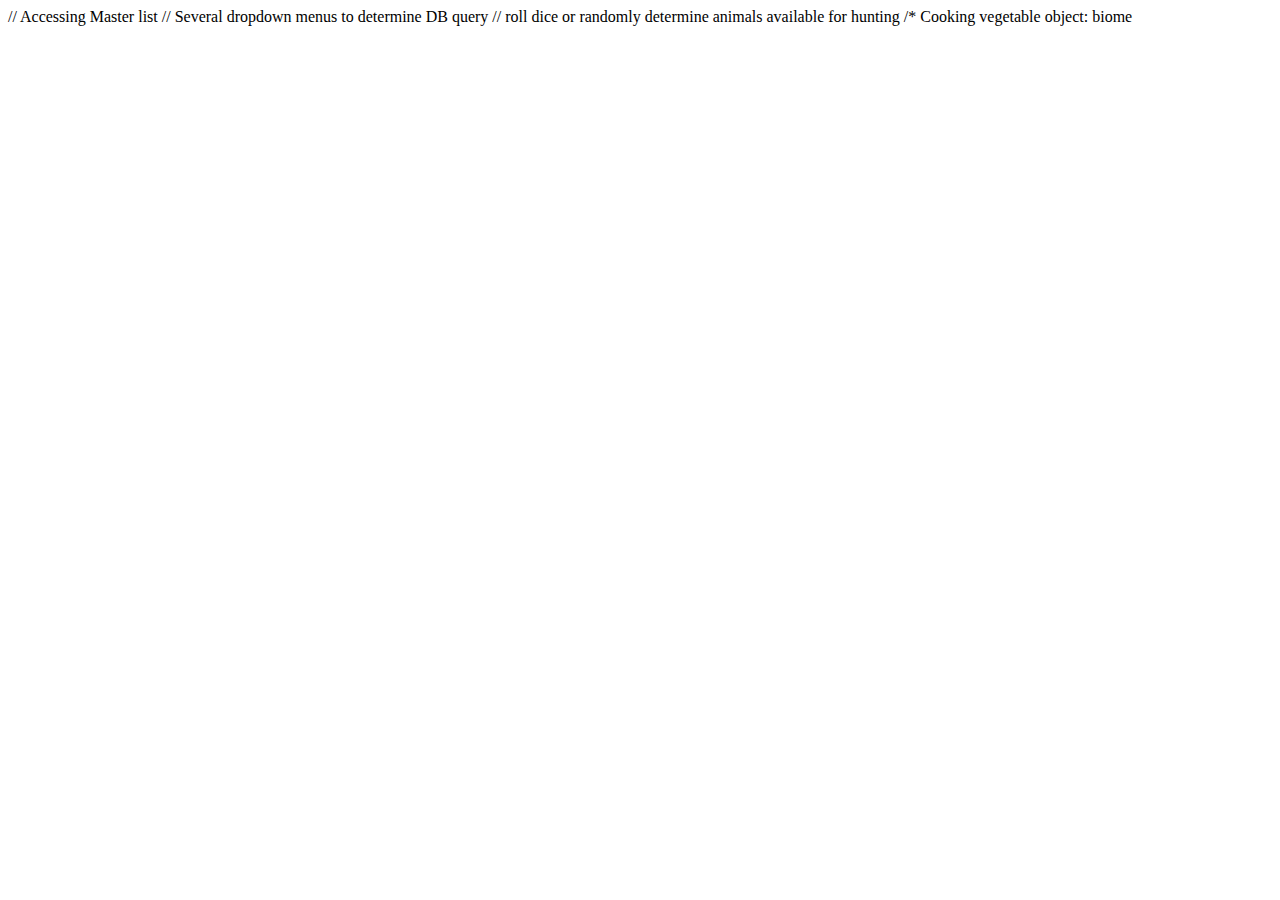
==== html/dmPage.html @ f23572c9 "factory function for food" ====
<!DOCTYPE html>
<html lang="en">

<head>
    <meta charset="UTF-8">
    <meta http-equiv="X-UA-Compatible" content="IE=edge">
    <meta name="viewport" content="width=device-width, initial-scale=1.0">
    <title>Document</title>
</head>

<body>
    // Accessing Master list // Several dropdown menus to determine DB query // roll dice or randomly determine animals available for hunting /* Cooking vegetable object: biome

</body>

</html>
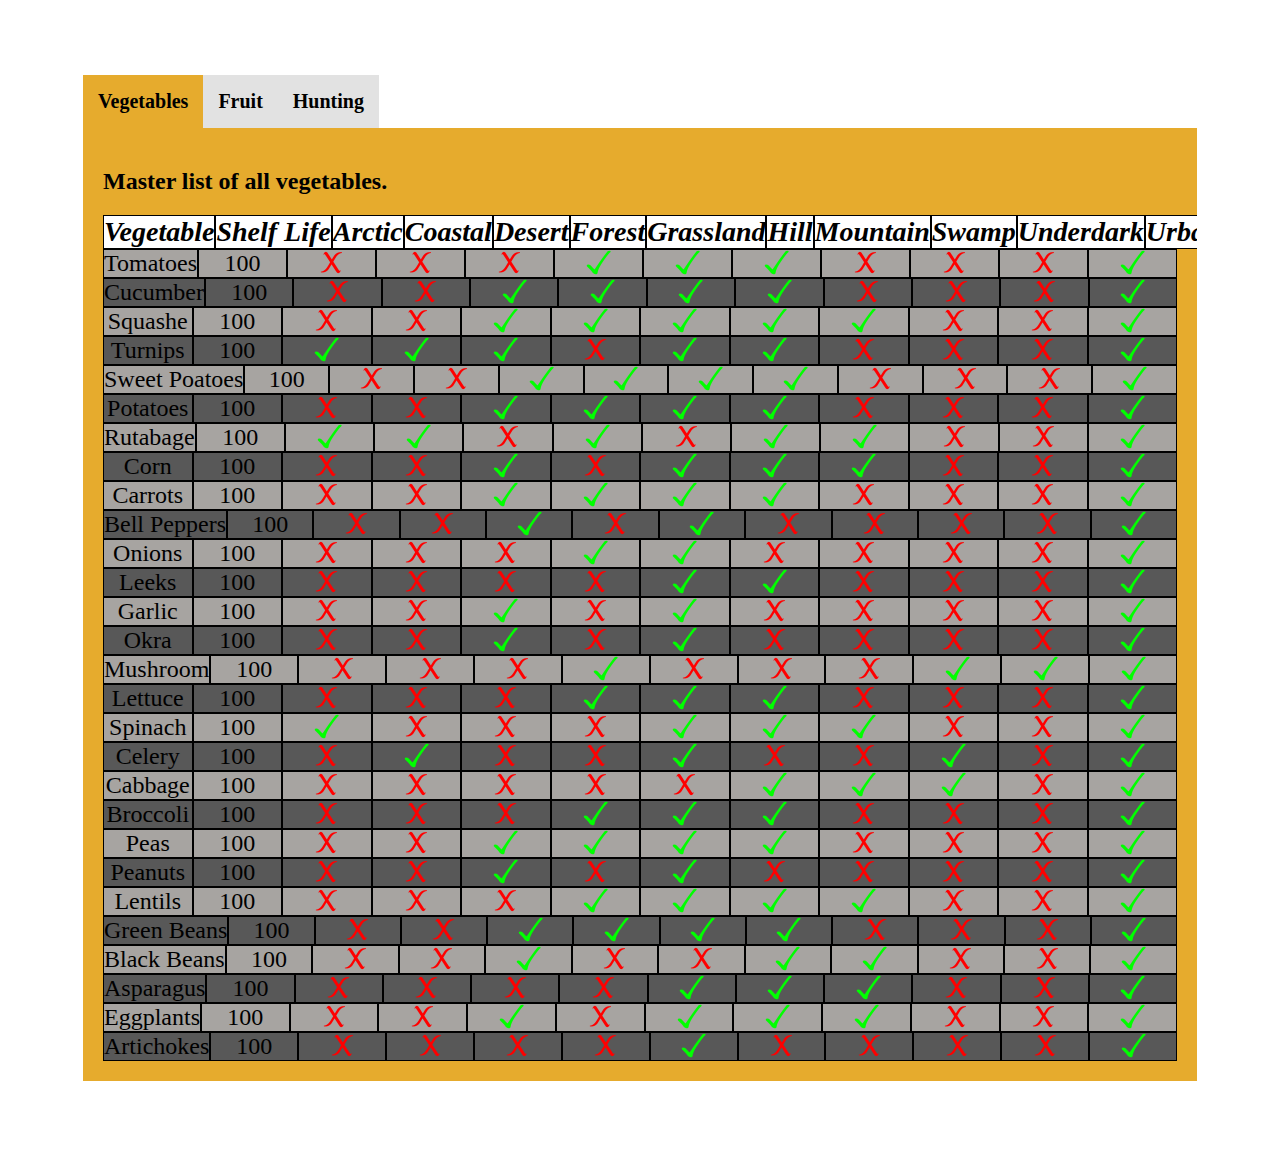
==== commit ed77741f: "Upload your garbage" ====
--- a/html/dmPage.html
+++ b/html/dmPage.html
@@ -6,10 +6,57 @@
     <meta http-equiv="X-UA-Compatible" content="IE=edge">
     <meta name="viewport" content="width=device-width, initial-scale=1.0">
     <title>Document</title>
+    <link rel="stylesheet" href="../styles.css">
+    <script src="../script/main1.js"></script>
+    
+    
+    
+    
+
 </head>
 
-<body>
-    // Accessing Master list // Several dropdown menus to determine DB query // roll dice or randomly determine animals available for hunting /* Cooking vegetable object: biome
+<body onload="foodTable()">
+    <!-- // Accessing Master list // Several dropdown menus to determine DB query // roll dice or randomly determine animals available for hunting /* Cooking vegetable object: biome -->
+<!-- Tab System-->
+    
+    <div class="tabs">
+
+      <!-- Vegetables-->
+        <input type="radio" id="tabveg" name="tabs" checked="checked">
+        <label for="tabveg">Vegetables</label>
+        <div class="tab">
+         
+          <h2>Master list of all vegetables.</h2>
+          <div class="foodheader"><p>Vegetable</p><p>Shelf Life</p><p>Arctic</p><p>Coastal</p><p>Desert</p><p>Forest</p><p>Grassland</p><p>Hill</p><p>Mountain</p>
+            <p>Swamp</p><p>Underdark</p><p>Urban</p></div>
+          <div id="foodDisplayVeg">
+          </div>
+        </div>
+
+    <!-- Fruit-->
+        <input type="radio" id="tabfruit" name="tabs">
+        <label for="tabfruit">Fruit</label>
+        <div class="tab">
+            <h2>Master list of all fruit.</h2>
+            <div class="foodheader"><p>Fruit</p><p>Shelf Life</p><p>Arctic</p><p>Coastal</p><p>Desert</p><p>Forest</p><p>Grassland</p><p>Hill</p><p>Mountain</p>
+              <p>Swamp</p><p>Underdark</p><p>Urban</p></div>
+            <div id="foodDisplayFruit">
+            </div>
+          </div>
+
+    <!-- Hunting-->
+        <input type="radio" id="tabhunt" name="tabs">
+        <label for="tabhunt">Hunting</label>
+        <div class="tab">
+            <h2>Master list of all hunting.</h2>
+            <div class="foodheader"><p>Hunting</p><p>Shelf Life</p><p>Arctic</p><p>Coastal</p><p>Desert</p><p>Forest</p><p>Grassland</p><p>Hill</p><p>Mountain</p>
+              <p>Swamp</p><p>Underdark</p><p>Urban</p></div>
+            <div id="foodDisplayHunting">
+            </div>
+          </div>
+    
+      </div>
+
 
 </body>
 
--- a/styles.css
+++ b/styles.css
@@ -0,0 +1,120 @@
+<style>
+body {
+    background: #ccc;
+    font-family: 'Roboto', sans-serif;
+}
+
+h2 {
+    font-size: 24px;
+  }
+
+
+/* Setting Tabs */
+.tabs {
+    display: flex;
+    flex-wrap: wrap;
+    max-width: 95%;
+    margin: 50px ;
+    padding: 25px;
+}
+.tabs input[type="radio"] {
+    display: none;
+}
+
+/* Inactive Tabs */
+.tabs label {
+    padding: 15px;
+    background: #e2e2e2;
+    font-weight: bold;
+    font-size: 20px;
+}
+
+/* Active Tab */
+.tabs .tab {
+    width: 100%;
+    padding: 20px;
+    background: rgb(230, 171, 45);
+    order: 1;
+    display: none;
+    white-space: nowrap;
+    overflow-x: scroll;
+   
+}
+
+.tabs input[type='radio']:checked + label + .tab {
+    display: block;
+}
+
+.tabs input[type="radio"]:checked + label {
+    background: rgb(230, 171, 45);
+}
+
+/* Food Table Header */
+.foodheader {
+    display: flex;
+    flex-direction: row;
+    width: 100%;
+    justify-content: left;
+}
+
+.foodheader p {
+    border: 1px solid black;
+    width: 160px;
+    font-size: 28px;
+    font-style:italic;
+    font-weight: bold;
+    display: flex;
+    justify-content: center;
+    margin-top: 0px;
+    margin-bottom: 0px;
+    background-color: #ffffff;
+}
+
+/* Table settings */
+.odd {
+    display: flex;
+    flex-direction: row;
+    justify-content: left;
+    width: 100%;
+    
+    
+}
+
+.odd p {
+    border: 1px solid black;
+    width: 160px;
+    font-size: 24px;
+    display: flex;
+    justify-content: center;
+    margin-top: 0px;
+    margin-bottom: 0px;
+    background-color: #a7a4a1;
+    
+}
+
+.even {
+    display: flex;
+    flex-direction: row;
+    justify-content: left;
+    width: 100%;
+}
+
+.even p {
+    border: 1px solid black;
+    width: 160px;
+    font-size: 24px;
+    display: flex;
+    justify-content: center;
+    margin-top: 0px;
+    margin-bottom: 0px;
+    background-color: #585858;
+}
+
+.green{
+    color:green;
+}
+.red{
+    color: red;
+}
+
+</style>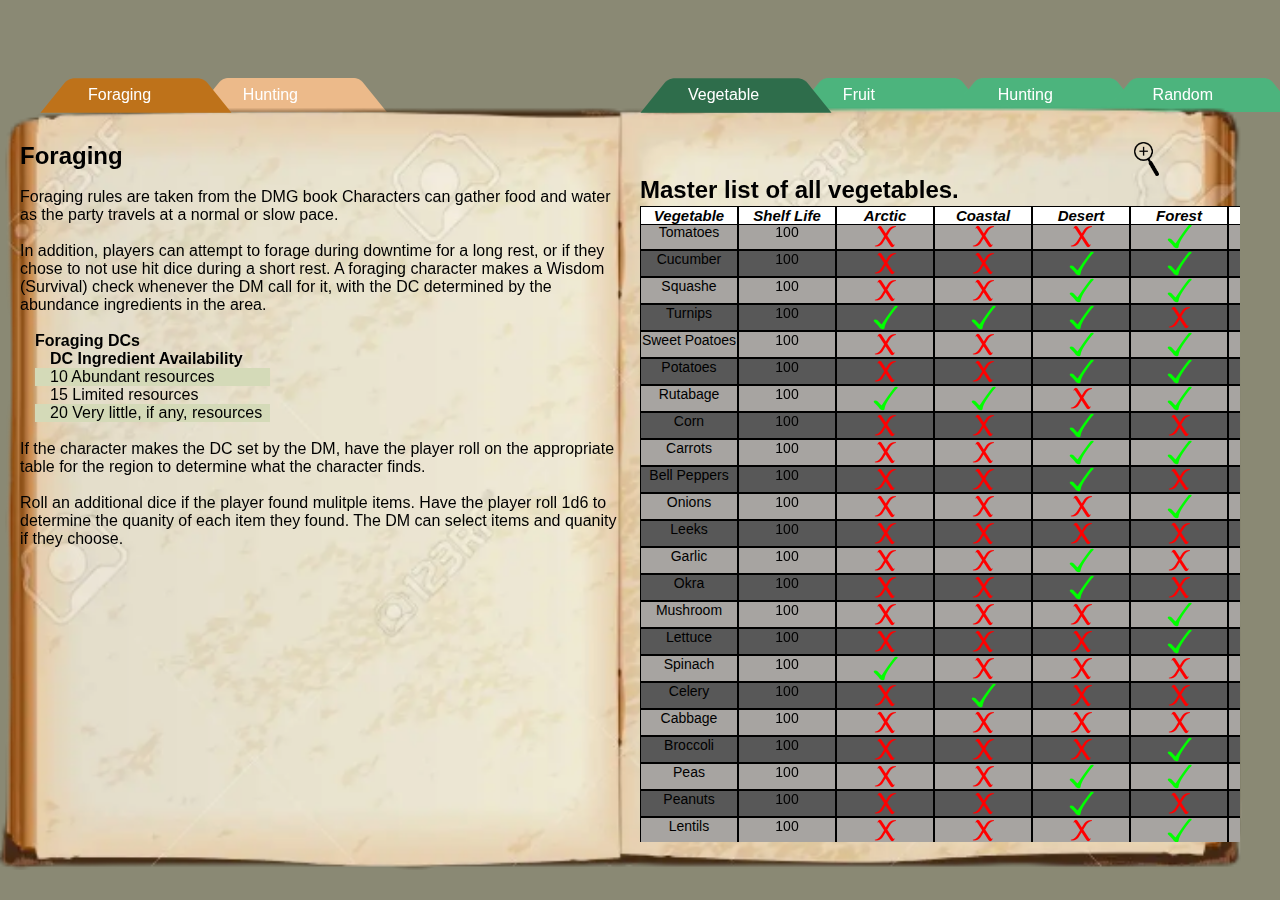
==== commit c94c0ed0: "files renamed a bit" ====
--- a/html/dmPage.html
+++ b/html/dmPage.html
@@ -6,58 +6,227 @@
     <meta http-equiv="X-UA-Compatible" content="IE=edge">
     <meta name="viewport" content="width=device-width, initial-scale=1.0">
     <title>Document</title>
-    <link rel="stylesheet" href="../styles.css">
-    <script src="../script/main1.js"></script>
-    
-    
-    
-    
+    <link rel="stylesheet" href="../styles1.css">
+    <script src="../script/main.js" type="module"></script>
+    <script src="https://ajax.googleapis.com/ajax/libs/jquery/3.1.0/jquery.min.js"></script>
+    <!-- <script src="../script/numberGenerator.js"></script> -->
+    <script src="../script/nav.js"></script>
+
+
+
+
 
 </head>
 
-<body onload="foodTable()">
+<body>
     <!-- // Accessing Master list // Several dropdown menus to determine DB query // roll dice or randomly determine animals available for hunting /* Cooking vegetable object: biome -->
-<!-- Tab System-->
-    
+    <!-- Tab System-->
+    <div class="bookcontent"></div>
+
     <div class="tabs">
-
-      <!-- Vegetables-->
-        <input type="radio" id="tabveg" name="tabs" checked="checked">
-        <label for="tabveg">Vegetables</label>
-        <div class="tab">
-         
-          <h2>Master list of all vegetables.</h2>
-          <div class="foodheader"><p>Vegetable</p><p>Shelf Life</p><p>Arctic</p><p>Coastal</p><p>Desert</p><p>Forest</p><p>Grassland</p><p>Hill</p><p>Mountain</p>
-            <p>Swamp</p><p>Underdark</p><p>Urban</p></div>
-          <div id="foodDisplayVeg">
-          </div>
-        </div>
-
-    <!-- Fruit-->
-        <input type="radio" id="tabfruit" name="tabs">
-        <label for="tabfruit">Fruit</label>
-        <div class="tab">
-            <h2>Master list of all fruit.</h2>
-            <div class="foodheader"><p>Fruit</p><p>Shelf Life</p><p>Arctic</p><p>Coastal</p><p>Desert</p><p>Forest</p><p>Grassland</p><p>Hill</p><p>Mountain</p>
-              <p>Swamp</p><p>Underdark</p><p>Urban</p></div>
-            <div id="foodDisplayFruit">
-            </div>
-          </div>
-
-    <!-- Hunting-->
-        <input type="radio" id="tabhunt" name="tabs">
-        <label for="tabhunt">Hunting</label>
-        <div class="tab">
-            <h2>Master list of all hunting.</h2>
-            <div class="foodheader"><p>Hunting</p><p>Shelf Life</p><p>Arctic</p><p>Coastal</p><p>Desert</p><p>Forest</p><p>Grassland</p><p>Hill</p><p>Mountain</p>
-              <p>Swamp</p><p>Underdark</p><p>Urban</p></div>
-            <div id="foodDisplayHunting">
-            </div>
-          </div>
-    
-      </div>
-
-
+        <div class="lefttabs">
+            <nav1>
+                <a href="#foragerules">Foraging</a>
+                <a href="#huntrules">Hunting</a>
+            </nav1>
+        </div>
+        <div class="righttabs">
+            <nav>
+                <a href="#vegtab">Vegetable</a>
+                <a href="#fruittab">Fruit</a>
+                <a href="#hunttab">Hunting</a>
+                <a href="#randomtab">Random</a>
+            </nav>
+        </div>
+
+        <!-- Book Left Side-->
+    </div>
+    <div class="booksides">
+        <div class="bookleft">
+            <div class="contentleft" id="foragerules">
+                <h2>Foraging</h2>
+                <br>
+                <p>Foraging rules are taken from the DMG book Characters can gather food and water as the party travels at a normal or slow pace.
+                    <br>
+                    <br /> In addition, players can attempt to forage during downtime for a long rest, or if they chose to not use hit dice during a short rest. A foraging character makes a Wisdom (Survival) check whenever the DM call for it, with the
+                    DC determined by the abundance ingredients in the area.</p>
+                <br>
+                <div class="dcetable">
+                    <p class="dcetableheader">Foraging DCs</p>
+                    <p class="dcetabletitle">DC Ingredient Availability</p>
+                    </p>
+                    <p class="dcetableg"> 10 Abundant resources</p>
+                    <p class="dcetablen"> 15 Limited resources </p>
+                    <p class="dcetableg">20 Very little, if any, resources</p>
+                </div>
+                <br>
+                <p>If the character makes the DC set by the DM, have the player roll on the appropriate table for the region to determine what the character finds.
+                    <br><br /> Roll an additional dice if the player found mulitple items. Have the player roll 1d6 to determine the quanity of each item they found. The DM can select items and quanity if they choose.</p>
+                </p>
+
+            </div>
+
+            <div class="contentleft" id="huntrules">
+                <h2>Hunting</h2>
+                <br>
+                <p>Characters can spend some time while they are traveling at a normal or slow pace to hunt. In addition players can attempt to hunt during downtime for a long rest. A hunting character needs to make 3 successful Wisdom (Survival) check whenever
+                    the DM call for it in order to track the prey. The DC is determined by the terrain and abundance of wild animals in the area.</p>
+                <br>
+                <div class="dcetable">
+                    <p class="dcetableheader">Hunting DCs</p>
+                    <p class="dcetabletitle">DC Ingredient Availability</p>
+                    </p>
+                    <p class="dcetableg"> 10 Abundant resources</p>
+                    <p class="dcetablen"> 15 Limited resources </p>
+                    <p class="dcetableg">20 Very little, if any, resources</p>
+                </div>
+                <br>
+                <p>If the character makes the DC set by the DM, have the player roll on the appropriate table for the region to determine what animal they are tracking. When the animal the character has been tracking comes into sight, allow the players to
+                    get a suprise round, if they were tracking it stealthly. If it's a traditional game animal they should kill it in 1 shot, other animals, like bears may result in a fight. Use stats from the monster manual for the closest type animal
+
+                    <br>
+                    <br />If the DM feels the players were not being stealthly enough. The animal should hear them coming and react naturaly.
+                </p>
+
+            </div>
+        </div>
+
+        <!-- Book Right Side-->
+
+        <!-- Vegetables-->
+        <div class="bookright" id="bookright">
+
+            <div class="zoom">
+                <img src="../images/zoomin.png" width="25px" id="zoomin" class="swapzoom">
+                <img src="../images/zoomout.png" width="25px" id="zoomout" style="visibility:hidden">
+            </div>
+            <div class="content" id="vegtab">
+
+
+                <h2>Master list of all vegetables.</h2>
+                <div class="foodheader">
+                    <p id="12" class="title">Vegetable</p>
+                    <p id="11">Shelf Life</p>
+                    <p id="0">Arctic</p>
+                    <p id="1">Coastal</p>
+                    <p id="2">Desert</p>
+                    <p id="3">Forest</p>
+                    <p id="4">Grassland</p>
+                    <p id="5">Hill</p>
+                    <p id="6">Mountain</p>
+                    <p id="7">Swamp</p>
+                    <p id="8">Underdark</p>
+                    <p id="9">Urban</p>
+                </div>
+                <div id="foodDisplayVeg">
+                </div>
+            </div>
+
+            <!-- Fruit-->
+            <div class="content" id="fruittab">
+                <h2>Master list of all fruit.</h2>
+                <div class="foodheader">
+                    <p id="112" class="title">Fruit</p>
+                    <p id="110">Shelf Life</p>
+                    <p id="100">Arctic</p>
+                    <p id="101">Coastal</p>
+                    <p id="102">Desert</p>
+                    <p id="103">Forest</p>
+                    <p id="104">Grassland</p>
+                    <p id="105">Hill</p>
+                    <p id="106">Mountain</p>
+                    <p id="107">Swamp</p>
+                    <p id="108">Underdark</p>
+                    <p id="109">Urban</p>
+                </div>
+                <div id="foodDisplayFruit">
+                </div>
+            </div>
+
+            <!-- Hunting-->
+            <div class="content" id="hunttab">
+                <h2>Master list of all hunting.</h2>
+                <div class="foodheader">
+                    <p id="212" class="title">Hunting</p>
+                    <p id="211">Shelf Life</p>
+                    <p id="200">Arctic</p>
+                    <p id="201">Coastal</p>
+                    <p id="202">Desert</p>
+                    <p id="203">Forest</p>
+                    <p id="204">Grassland</p>
+                    <p id="205">Hill</p>
+                    <p id="206">Mountain</p>
+                    <p id="207">Swamp</p>
+                    <p id="208">Underdark</p>
+                    <p id="209">Urban</p>
+                </div>
+                <div id="foodDisplayHunting">
+                </div>
+            </div>
+
+            <!-- Random -->
+            <div class="content" id="randomtab">
+                <h2>Generate a random table.</h2>
+                <form id="ranForm">
+                    <select name="biome" id="selectBiome">
+                        <option value="all">All</option>
+                        <option value="0">Arctic</option>
+                        <option value="1">Coastal</option>
+                        <option value="2">Desert</option>
+                        <option value="3">Forest</option>
+                        <option value="4">Grassland</option>
+                        <option value="5">Hill</option>
+                        <option value="6">Mountain</option>
+                        <option value="7">Swamp</option>
+                        <option value="8">Underdark</option>
+                        <option value="9">Urban</option>
+                    </select>
+
+                    <select name="type" id="selectType">
+                        <option value="all">All</option>
+                        <option value="Fruit">Fruit</option>
+                        <option value="Hunting">Hunting</option>
+                        <option value="Vegetable">Vegetables</option>
+
+                    </select>
+                    <select name="dice" id="selectDice">
+                        <option value="4">D4</option>
+                        <option value="6">D6</option>
+                        <option value="8" selected>D8</option>
+                        <option value="10">D10</option>
+                        <option value="12">D12</option>
+                        <option value="20">D20</option>
+                        <option value="100">D100</option>
+
+                    </select>
+
+                    <input type="checkbox" id="selectSort">Sortable
+                    <input type="button" id="submit" value="Generate Table">
+
+                </form>
+                <div class="foodheader">
+                    <p>Rolled</p>
+                    <p id="312" class="title">Name</p>
+                    <p id="313">Type</p>
+                    <p id="310">Shelf Life</p>
+                    <p id="300">Arctic</p>
+                    <p id="301">Coastal</p>
+                    <p id="302">Desert</p>
+                    <p id="303">Forest</p>
+                    <p id="304">Grassland</p>
+                    <p id="305">Hill</p>
+                    <p id="306">Mountain</p>
+                    <p id="307">Swamp</p>
+                    <p id="308">Underdark</p>
+                    <p id="309">Urban</p>
+                </div>
+                <div id="foodDisplayRandom">
+                </div>
+            </div>
+
+        </div>
+    </div>
+    </div>
 </body>
 
 </html>--- a/styles1.css
+++ b/styles1.css
@@ -0,0 +1,305 @@
+    body {
+        background: rgb(138, 137, 116);
+        font-family: 'Roboto', sans-serif;
+        padding-top: 75px;
+    }
+    
+    h2 {
+        font-size: 24px;
+    }
+    /* Book */
+    
+    .bookcontent {
+        min-width: 1200px;
+        width: 100%;
+        height: 100%;
+        background-image: url("images/book1.png");
+        background-repeat: no-repeat;
+        background-position: 0px 0px;
+        background-size: 97% 100%;
+        height: 85vh;
+        z-index: 1;
+        position: absolute;
+        top: 105px;
+    }
+    
+    .booksides {
+        min-width: 1200px;
+        width: 100%;
+        display: flex;
+    }
+    
+    .bookleft {
+        min-width: 600px;
+        width: 50%;
+        position: relative;
+        z-index: 2;
+        display: flex;
+        justify-content: center
+    }
+    
+    .bookright {
+        min-width: 600px;
+        width: 50%;
+        position: relative;
+        z-index: 2;
+    }
+    /* Setting Tabs */
+    
+    * {
+        margin: 0;
+        padding: 0;
+        box-sizing: border-box;
+    }
+    
+    .tabs {
+        min-width: 1200px;
+        width: 100%;
+        display: flex;
+    }
+    
+    .righttabs {
+        flex-basis: 50%;
+        margin-bottom: 30px;
+    }
+    
+    .lefttabs {
+        flex-basis: 50%;
+        margin-bottom: 30px;
+        display: flex;
+        justify-content: right;
+    }
+    /*RIGHT SIDE */
+    
+    nav,
+    .content {
+        min-width: 600px;
+    }
+    /* Setting Content in Tabs */
+    
+    .content {
+        min-height: 74vh;
+        max-height: 74vh;
+        width: 86%;
+        display: block;
+        margin-bottom: 1em;
+        color: rgb(0, 0, 0);
+        font-size: 16px;
+        overflow: auto;
+    }
+    /* Styling the RIGHT tabs */
+    
+    nav {
+        position: relative;
+        padding-left: 1.3em;
+    }
+    
+    nav>a {
+        position: relative;
+        width: 10em;
+        display: inline-block;
+        padding: 0.7em 2em 0.5em;
+        color: #fff;
+        text-decoration: none;
+        margin: 0 -0.3em;
+    }
+    
+    nav>a::before {
+        border: 0.2em none #fff;
+    }
+    
+    nav a::before {
+        content: "";
+        position: absolute;
+        top: 0;
+        right: 0;
+        bottom: 0;
+        left: 0;
+        z-index: -1;
+        border-bottom: none;
+        border-radius: 0.4em 0.4em 0 0;
+        background: #4cb47d;
+        transform: scale(1.2, 1.3) perspective(0.5em) rotateX(5deg);
+        transform-origin: bottom;
+    }
+    
+    nav a.active {
+        z-index: 2;
+    }
+    
+    nav a.active::before {
+        background-color: #2e6d4b;
+        margin-bottom: -0.08em;
+    }
+    /*LEFT SIDE 
+
+
+    /* Styling the LEFT tabs */
+    
+    nav1,
+    .contentleft {
+        min-width: 600px;
+    }
+    
+    .contentleft {
+        min-height: 75vh;
+        max-height: 75vh;
+        width: 50%;
+        display: block;
+        margin-bottom: 1em;
+        color: rgb(0, 0, 0);
+        font-size: 16px;
+    }
+    
+    nav1 {
+        position: relative;
+        padding-left: 1.3em;
+    }
+    
+    nav1>a {
+        position: relative;
+        width: 10em;
+        display: inline-block;
+        padding: 0.7em 2em 0.5em;
+        color: #fff;
+        text-decoration: none;
+        margin: 0 -0.3em;
+    }
+    
+    nav1>a::before {
+        border: 0.2em none #fff;
+    }
+    
+    nav1 a::before {
+        content: "";
+        position: absolute;
+        top: 0;
+        right: 0;
+        bottom: 0;
+        left: 0;
+        z-index: -1;
+        border-bottom: none;
+        border-radius: 0.4em 0.4em 0 0;
+        background: #ecba8a;
+        transform: scale(1.2, 1.3) perspective(0.5em) rotateX(5deg);
+        transform-origin: bottom;
+    }
+    
+    nav1 a.active {
+        z-index: 2;
+    }
+    
+    nav1 a.active::before {
+        background-color: #be721a;
+        margin-bottom: -0.08em;
+    }
+    /* Food Table Header */
+    
+    .foodheader {
+        display: flex;
+        flex-direction: row;
+        width: 100%;
+        justify-content: left;
+        position: sticky;
+        top: 30px;
+        z-index: 3;
+    }
+    
+    .foodheader p {
+        border: 1px solid black;
+        min-width: 98px;
+        font-size: 15px;
+        font-style: italic;
+        font-weight: bold;
+        display: flex;
+        justify-content: center;
+        margin-top: 0px;
+        margin-bottom: 0px;
+        color: black;
+        background-color: #ffffff;
+    }
+    
+    p.title {
+        position: sticky;
+        left: 0px;
+    }
+    /* Table settings */
+    
+    .odd {
+        display: flex;
+        flex-direction: row;
+        justify-content: left;
+        width: 100%;
+    }
+    
+    .odd p {
+        border: 1px solid black;
+        min-width: 98px;
+        font-size: 14px;
+        display: flex;
+        justify-content: center;
+        margin-top: 0px;
+        margin-bottom: 0px;
+        background-color: #a7a4a1;
+    }
+    
+    .even {
+        display: flex;
+        flex-direction: row;
+        justify-content: left;
+        width: 100%;
+    }
+    
+    .even p {
+        border: 1px solid black;
+        min-width: 98px;
+        font-size: 14px;
+        display: flex;
+        justify-content: center;
+        margin-top: 0px;
+        margin-bottom: 0px;
+        background-color: #585858;
+    }
+    /* Zoom */
+    
+    .zoom {
+        width: 85%;
+        display: flex;
+        justify-content: right;
+    }
+    
+    .zoomin {
+        background-image: url("images/book1.png");
+        background-repeat: no-repeat;
+        background-position: 0px -30px;
+        background-size: 97% 100%;
+        height: 85vh;
+        padding-left: 80px;
+        width: 100%;
+        min-width: 1200px;
+        position: absolute;
+    }
+    /* DC EXAMPLES TABLES */
+    
+    .dcetable {
+        width: 250px;
+        padding-left: 15px;
+    }
+    
+    .dcetableheader {
+        font-weight: bold;
+    }
+    
+    .dcetabletitle {
+        padding-left: 15px;
+        font-weight: bold;
+    }
+    
+    .dcetableg {
+        padding-left: 15px;
+        background: rgb(212, 218, 184);
+    }
+    
+    .dcetablen {
+        padding-left: 15px;
+    }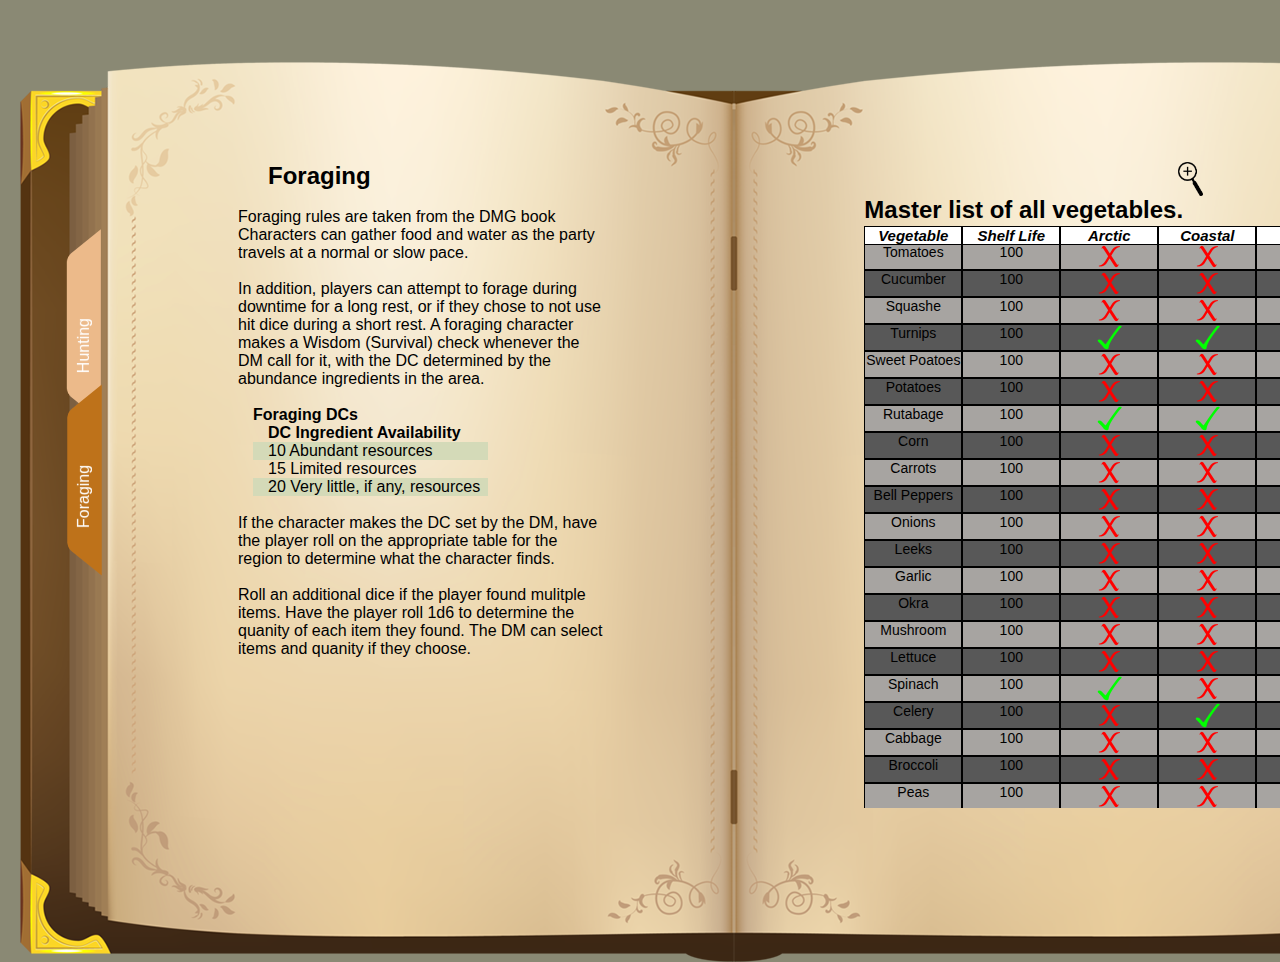
==== commit 30d23dfd: "new books" ====
--- a/html/dmPage.html
+++ b/html/dmPage.html
@@ -6,7 +6,7 @@
     <meta http-equiv="X-UA-Compatible" content="IE=edge">
     <meta name="viewport" content="width=device-width, initial-scale=1.0">
     <title>Document</title>
-    <link rel="stylesheet" href="../styles1.css">
+    <link rel="stylesheet" href="../styles.css">
     <script src="../script/main.js" type="module"></script>
     <script src="https://ajax.googleapis.com/ajax/libs/jquery/3.1.0/jquery.min.js"></script>
     <!-- <script src="../script/numberGenerator.js"></script> -->
@@ -21,154 +21,160 @@
 <body>
     <!-- // Accessing Master list // Several dropdown menus to determine DB query // roll dice or randomly determine animals available for hunting /* Cooking vegetable object: biome -->
     <!-- Tab System-->
-    <div class="bookcontent"></div>
-
-    <div class="tabs">
+    <div class="bookcontent">
         <div class="lefttabs">
             <nav1>
                 <a href="#foragerules">Foraging</a>
                 <a href="#huntrules">Hunting</a>
             </nav1>
         </div>
-        <div class="righttabs">
-            <nav>
-                <a href="#vegtab">Vegetable</a>
-                <a href="#fruittab">Fruit</a>
-                <a href="#hunttab">Hunting</a>
-                <a href="#randomtab">Random</a>
-            </nav>
-        </div>
-
-        <!-- Book Left Side-->
-    </div>
-    <div class="booksides">
-        <div class="bookleft">
-            <div class="contentleft" id="foragerules">
-                <h2>Foraging</h2>
-                <br>
-                <p>Foraging rules are taken from the DMG book Characters can gather food and water as the party travels at a normal or slow pace.
-                    <br>
-                    <br /> In addition, players can attempt to forage during downtime for a long rest, or if they chose to not use hit dice during a short rest. A foraging character makes a Wisdom (Survival) check whenever the DM call for it, with the
-                    DC determined by the abundance ingredients in the area.</p>
-                <br>
-                <div class="dcetable">
-                    <p class="dcetableheader">Foraging DCs</p>
-                    <p class="dcetabletitle">DC Ingredient Availability</p>
-                    </p>
-                    <p class="dcetableg"> 10 Abundant resources</p>
-                    <p class="dcetablen"> 15 Limited resources </p>
-                    <p class="dcetableg">20 Very little, if any, resources</p>
-                </div>
-                <br>
-                <p>If the character makes the DC set by the DM, have the player roll on the appropriate table for the region to determine what the character finds.
-                    <br><br /> Roll an additional dice if the player found mulitple items. Have the player roll 1d6 to determine the quanity of each item they found. The DM can select items and quanity if they choose.</p>
-                </p>
-
-            </div>
-
-            <div class="contentleft" id="huntrules">
-                <h2>Hunting</h2>
-                <br>
-                <p>Characters can spend some time while they are traveling at a normal or slow pace to hunt. In addition players can attempt to hunt during downtime for a long rest. A hunting character needs to make 3 successful Wisdom (Survival) check whenever
-                    the DM call for it in order to track the prey. The DC is determined by the terrain and abundance of wild animals in the area.</p>
-                <br>
-                <div class="dcetable">
-                    <p class="dcetableheader">Hunting DCs</p>
-                    <p class="dcetabletitle">DC Ingredient Availability</p>
-                    </p>
-                    <p class="dcetableg"> 10 Abundant resources</p>
-                    <p class="dcetablen"> 15 Limited resources </p>
-                    <p class="dcetableg">20 Very little, if any, resources</p>
-                </div>
-                <br>
-                <p>If the character makes the DC set by the DM, have the player roll on the appropriate table for the region to determine what animal they are tracking. When the animal the character has been tracking comes into sight, allow the players to
-                    get a suprise round, if they were tracking it stealthly. If it's a traditional game animal they should kill it in 1 shot, other animals, like bears may result in a fight. Use stats from the monster manual for the closest type animal
-
-                    <br>
-                    <br />If the DM feels the players were not being stealthly enough. The animal should hear them coming and react naturaly.
-                </p>
-
+        <div class="tabs">
+            <div class="righttabs">
+                <nav>
+                    <a href="#vegtab">Vegetable</a>
+                    <a href="#fruittab">Fruit</a>
+                    <a href="#hunttab">Hunting</a>
+                    <a href="#randomtab">Random</a>
+                </nav>
             </div>
         </div>
 
-        <!-- Book Right Side-->
-
-        <!-- Vegetables-->
-        <div class="bookright" id="bookright">
-
-            <div class="zoom">
-                <img src="../images/zoomin.png" width="25px" id="zoomin" class="swapzoom">
-                <img src="../images/zoomout.png" width="25px" id="zoomout" style="visibility:hidden">
-            </div>
-            <div class="content" id="vegtab">
-
-
-                <h2>Master list of all vegetables.</h2>
-                <div class="foodheader">
-                    <p id="12" class="title">Vegetable</p>
-                    <p id="11">Shelf Life</p>
-                    <p id="0">Arctic</p>
-                    <p id="1">Coastal</p>
-                    <p id="2">Desert</p>
-                    <p id="3">Forest</p>
-                    <p id="4">Grassland</p>
-                    <p id="5">Hill</p>
-                    <p id="6">Mountain</p>
-                    <p id="7">Swamp</p>
-                    <p id="8">Underdark</p>
-                    <p id="9">Urban</p>
+        <!-- Book Left Side-->
+
+        <div class="booksides">
+            <img src="../images/newbook/bookleftside.png">
+            <div class="bookleft" id="bookleft">
+
+                <div class="contentleft" id="foragerules">
+
+                    <h2 class="leftHeader">Foraging</h2>
+                    <br>
+                    <p>Foraging rules are taken from the DMG book Characters can gather food and water as the party travels at a normal or slow pace.
+                        <br>
+                        <br /> In addition, players can attempt to forage during downtime for a long rest, or if they chose to not use hit dice during a short rest. A foraging character makes a Wisdom (Survival) check whenever the DM call for it, with
+                        the DC determined by the abundance ingredients in the area.</p>
+                    <br>
+                    <div class="dcetable">
+                        <p class="dcetableheader">Foraging DCs</p>
+                        <p class="dcetabletitle">DC Ingredient Availability</p>
+                        </p>
+                        <p class="dcetableg"> 10 Abundant resources</p>
+                        <p class="dcetablen"> 15 Limited resources </p>
+                        <p class="dcetableg">20 Very little, if any, resources</p>
+                    </div>
+                    <br>
+                    <p>If the character makes the DC set by the DM, have the player roll on the appropriate table for the region to determine what the character finds.
+                        <br><br /> Roll an additional dice if the player found mulitple items. Have the player roll 1d6 to determine the quanity of each item they found. The DM can select items and quanity if they choose.</p>
+                    </p>
+
                 </div>
-                <div id="foodDisplayVeg">
+
+                <div class="contentleft" id="huntrules">
+                    <h2 class="leftHeader">Hunting</h2>
+                    <br>
+                    <p>Characters can spend some time while they are traveling at a normal or slow pace to hunt. In addition players can attempt to hunt during downtime for a long rest. A hunting character needs to make 3 successful Wisdom (Survival) check
+                        whenever the DM call for it in order to track the prey. The DC is determined by the terrain and abundance of wild animals in the area.</p>
+                    <br>
+                    <div class="dcetable">
+                        <p class="dcetableheader">Hunting DCs</p>
+                        <p class="dcetabletitle">DC Ingredient Availability</p>
+                        </p>
+                        <p class="dcetableg"> 10 Abundant resources</p>
+                        <p class="dcetablen"> 15 Limited resources </p>
+                        <p class="dcetableg">20 Very little, if any, resources</p>
+                    </div>
+                    <br>
+                    <p>If the character makes the DC set by the DM, have the player roll on the appropriate table for the region to determine what animal they are tracking. When the animal the character has been tracking comes into sight, allow the players
+                        to get a suprise round, if they were tracking it stealthly. If it's a traditional game animal they should kill it in 1 shot, other animals, like bears may result in a fight. Use stats from the monster manual for the closest type
+                        animal
+
+                        <br>
+                        <br />If the DM feels the players were not being stealthly enough. The animal should hear them coming and react naturaly.
+                    </p>
+
                 </div>
             </div>
-
-            <!-- Fruit-->
-            <div class="content" id="fruittab">
-                <h2>Master list of all fruit.</h2>
-                <div class="foodheader">
-                    <p id="112" class="title">Fruit</p>
-                    <p id="110">Shelf Life</p>
-                    <p id="100">Arctic</p>
-                    <p id="101">Coastal</p>
-                    <p id="102">Desert</p>
-                    <p id="103">Forest</p>
-                    <p id="104">Grassland</p>
-                    <p id="105">Hill</p>
-                    <p id="106">Mountain</p>
-                    <p id="107">Swamp</p>
-                    <p id="108">Underdark</p>
-                    <p id="109">Urban</p>
-                </div>
-                <div id="foodDisplayFruit">
-                </div>
-            </div>
-
-            <!-- Hunting-->
-            <div class="content" id="hunttab">
-                <h2>Master list of all hunting.</h2>
-                <div class="foodheader">
-                    <p id="212" class="title">Hunting</p>
-                    <p id="211">Shelf Life</p>
-                    <p id="200">Arctic</p>
-                    <p id="201">Coastal</p>
-                    <p id="202">Desert</p>
-                    <p id="203">Forest</p>
-                    <p id="204">Grassland</p>
-                    <p id="205">Hill</p>
-                    <p id="206">Mountain</p>
-                    <p id="207">Swamp</p>
-                    <p id="208">Underdark</p>
-                    <p id="209">Urban</p>
-                </div>
-                <div id="foodDisplayHunting">
-                </div>
-            </div>
-
-            <!-- Random -->
-            <div class="content" id="randomtab">
-                <h2>Generate a random table.</h2>
-                <form id="ranForm">
-                    <select name="biome" id="selectBiome">
+            <img src="../images/newbook/bookleftcenter.png">
+
+            <!-- Book Right Side-->
+
+            <!-- Vegetables-->
+            <img src="../images/newbook/bookrightcenter.png">
+            <div class="bookright" id="bookright">
+                <div class="bookrightinner" id="bookrightinner">
+                    <div class="zoom">
+                        <img src="../images/zoomin.png" width="25px" id="zoomin" class="swapzoom">
+                        <img src="../images/zoomout.png" width="25px" id="zoomout" style="visibility:hidden">
+                    </div>
+                    <div class="content" id="vegtab">
+
+
+                        <h2>Master list of all vegetables.</h2>
+                        <div class="foodheader">
+                            <p id="12" class="title">Vegetable</p>
+                            <p id="11">Shelf Life</p>
+                            <p id="0">Arctic</p>
+                            <p id="1">Coastal</p>
+                            <p id="2">Desert</p>
+                            <p id="3">Forest</p>
+                            <p id="4">Grassland</p>
+                            <p id="5">Hill</p>
+                            <p id="6">Mountain</p>
+                            <p id="7">Swamp</p>
+                            <p id="8">Underdark</p>
+                            <p id="9">Urban</p>
+                        </div>
+                        <div id="foodDisplayVeg">
+                        </div>
+                    </div>
+
+                    <!-- Fruit-->
+                    <div class="content" id="fruittab">
+                        <h2>Master list of all fruit.</h2>
+                        <div class="foodheader">
+                            <p id="112" class="title">Fruit</p>
+                            <p id="110">Shelf Life</p>
+                            <p id="100">Arctic</p>
+                            <p id="101">Coastal</p>
+                            <p id="102">Desert</p>
+                            <p id="103">Forest</p>
+                            <p id="104">Grassland</p>
+                            <p id="105">Hill</p>
+                            <p id="106">Mountain</p>
+                            <p id="107">Swamp</p>
+                            <p id="108">Underdark</p>
+                            <p id="109">Urban</p>
+                        </div>
+                        <div id="foodDisplayFruit">
+                        </div>
+                    </div>
+
+                    <!-- Hunting-->
+                    <div class="content" id="hunttab">
+                        <h2>Master list of all hunting.</h2>
+                        <div class="foodheader">
+                            <p id="212" class="title">Hunting</p>
+                            <p id="211">Shelf Life</p>
+                            <p id="200">Arctic</p>
+                            <p id="201">Coastal</p>
+                            <p id="202">Desert</p>
+                            <p id="203">Forest</p>
+                            <p id="204">Grassland</p>
+                            <p id="205">Hill</p>
+                            <p id="206">Mountain</p>
+                            <p id="207">Swamp</p>
+                            <p id="208">Underdark</p>
+                            <p id="209">Urban</p>
+                        </div>
+                        <div id="foodDisplayHunting">
+                        </div>
+                    </div>
+
+                    <!-- Random -->
+                    <div class="content" id="randomtab">
+                        <h2>Generate a random table.</h2>
+                        <form id="ranForm">
+                            <select name="biome" id="selectBiome">
                         <option value="all">All</option>
                         <option value="0">Arctic</option>
                         <option value="1">Coastal</option>
@@ -182,14 +188,14 @@
                         <option value="9">Urban</option>
                     </select>
 
-                    <select name="type" id="selectType">
+                            <select name="type" id="selectType">
                         <option value="all">All</option>
                         <option value="Fruit">Fruit</option>
                         <option value="Hunting">Hunting</option>
                         <option value="Vegetable">Vegetables</option>
 
                     </select>
-                    <select name="dice" id="selectDice">
+                            <select name="dice" id="selectDice">
                         <option value="4">D4</option>
                         <option value="6">D6</option>
                         <option value="8" selected>D8</option>
@@ -200,33 +206,37 @@
 
                     </select>
 
-                    <input type="checkbox" id="selectSort">Sortable
-                    <input type="button" id="submit" value="Generate Table">
-
-                </form>
-                <div class="foodheader">
-                    <p>Rolled</p>
-                    <p id="312" class="title">Name</p>
-                    <p id="313">Type</p>
-                    <p id="310">Shelf Life</p>
-                    <p id="300">Arctic</p>
-                    <p id="301">Coastal</p>
-                    <p id="302">Desert</p>
-                    <p id="303">Forest</p>
-                    <p id="304">Grassland</p>
-                    <p id="305">Hill</p>
-                    <p id="306">Mountain</p>
-                    <p id="307">Swamp</p>
-                    <p id="308">Underdark</p>
-                    <p id="309">Urban</p>
+                            <input type="checkbox" id="selectSort">Sortable
+                            <input type="button" id="submit" value="Generate Table">
+
+                        </form>
+                        <div class="foodheader">
+                            <p>Rolled</p>
+                            <p id="312" class="title">Name</p>
+                            <p id="313">Type</p>
+                            <p id="310">Shelf Life</p>
+                            <p id="300">Arctic</p>
+                            <p id="301">Coastal</p>
+                            <p id="302">Desert</p>
+                            <p id="303">Forest</p>
+                            <p id="304">Grassland</p>
+                            <p id="305">Hill</p>
+                            <p id="306">Mountain</p>
+                            <p id="307">Swamp</p>
+                            <p id="308">Underdark</p>
+                            <p id="309">Urban</p>
+                        </div>
+                        <div id="foodDisplayRandom">
+                        </div>
+                    </div>
                 </div>
-                <div id="foodDisplayRandom">
-                </div>
+
             </div>
-
+            <img src="../images/newbook/bookrightside.png">
         </div>
-    </div>
-    </div>
+
+
+
 </body>
 
 </html>--- a/styles.css
+++ b/styles.css
@@ -0,0 +1,349 @@
+                body {
+                    background: rgb(138, 137, 116);
+                    font-family: 'Roboto', sans-serif;
+                    padding-top: 25px;
+                }
+                
+                h2 {
+                    font-size: 24px;
+                }
+                
+                .leftHeader {
+                    font-size: 24px;
+                    padding-left: 30px;
+                }
+                /* Book */
+                
+                .bookcontent {
+                    min-width: 1500px;
+                    width: 97%;
+                    z-index: 1;
+                    position: absolute;
+                }
+                
+                .booksides {
+                    min-width: 1500px;
+                    width: 100%;
+                    padding-left: 20px;
+                    display: flex;
+                    justify-content: center;
+                }
+                
+                .bookleft {
+                    background-image: url("../images/newbook/bookleftcenterbg.png");
+                    background-repeat: no-repeat;
+                    background-size: 100% 100%;
+                    padding-top: 100px;
+                    min-width: 300px;
+                    width: 45%;
+                    position: relative;
+                    z-index: 2;
+                }
+                
+                .bookleft img {
+                    display: flex;
+                    position: relative;
+                }
+                
+                .bookright {
+                    background-image: url("../images/newbook/bookrightcenterbg.png");
+                    background-repeat: no-repeat;
+                    background-size: 100% 100%;
+                    padding-top: 100px;
+                    padding-left: 60px;
+                    min-width: 300px;
+                    width: 48%;
+                    position: relative;
+                    z-index: 2;
+                }
+                /* Setting Tabs */
+                
+                * {
+                    margin: 0;
+                    padding: 0;
+                    box-sizing: border-box;
+                }
+                
+                .tabs {
+                    min-width: 1500px;
+                    width: 100%;
+                    display: flex;
+                    position: absolute;
+                    justify-content: right;
+                    z-index: 10;
+                }
+                
+                .righttabs {
+                    z-index: 10;
+                    transform: rotate(90deg) translate(385px, -255px);
+                }
+                
+                .lefttabs {
+                    width: 165px;
+                    position: relative;
+                    display: flex;
+                    z-index: 10;
+                    transform: rotate(-90deg) translate(-450px);
+                }
+                /*RIGHT SIDE */
+                
+                nav,
+                .content {
+                    min-width: 600px;
+                }
+                /* Setting Content in Tabs */
+                
+                .content {
+                    min-height: 68vh;
+                    max-height: 68vh;
+                    margin-left: -60px;
+                    margin-right: -50px;
+                    display: block;
+                    margin-bottom: 1em;
+                    color: rgb(0, 0, 0);
+                    font-size: 16px;
+                    overflow: auto;
+                    max-width: 680px;
+                    min-width: 300px;
+                }
+                /* Styling the RIGHT tabs */
+                
+                nav {
+                    position: relative;
+                    padding-left: 1.3em;
+                }
+                
+                nav>a {
+                    position: relative;
+                    width: 10em;
+                    display: inline-block;
+                    padding: 0.7em 2em 0.5em;
+                    color: #fff;
+                    text-decoration: none;
+                    margin: 0 -0.3em;
+                }
+                
+                nav>a::before {
+                    border: 0.2em none #fff;
+                }
+                
+                nav a::before {
+                    content: "";
+                    position: absolute;
+                    top: 0;
+                    right: 0;
+                    bottom: 0;
+                    left: 0;
+                    z-index: -1;
+                    border-bottom: none;
+                    border-radius: 0.4em 0.4em 0 0;
+                    background: #4cb47d;
+                    transform: scale(1.2, 1.3) perspective(0.5em) rotateX(5deg);
+                    transform-origin: bottom;
+                }
+                
+                nav a.active {
+                    z-index: 2;
+                }
+                
+                nav a.active::before {
+                    background-color: #2e6d4b;
+                    margin-bottom: -0.08em;
+                }
+                /*LEFT SIDE 
+
+
+    /* Styling the LEFT tabs */
+                
+                nav1,
+                .contentleft {
+                    min-width: 600px;
+                }
+                
+                .contentleft {
+                    max-width: 550px;
+                    min-width: 300px;
+                    display: block;
+                    margin-bottom: 1em;
+                    color: rgb(0, 0, 0);
+                    font-size: 16px;
+                }
+                
+                nav1 {
+                    position: relative;
+                    padding-left: 1.3em;
+                }
+                
+                nav1>a {
+                    position: relative;
+                    width: 10em;
+                    display: inline-block;
+                    padding: 0.7em 2em 0.5em;
+                    color: #fff;
+                    text-decoration: none;
+                    margin: 0 -0.3em;
+                }
+                
+                nav1>a::before {
+                    border: 0.2em none #fff;
+                }
+                
+                nav1 a::before {
+                    content: "";
+                    position: absolute;
+                    top: 0;
+                    right: 0;
+                    bottom: 0;
+                    left: 0;
+                    z-index: -1;
+                    border-bottom: none;
+                    border-radius: 0.4em 0.4em 0 0;
+                    background: #ecba8a;
+                    transform: scale(1.2, 1.3) perspective(0.5em) rotateX(5deg);
+                    transform-origin: bottom;
+                }
+                
+                nav1 a.active {
+                    z-index: 2;
+                }
+                
+                nav1 a.active::before {
+                    background-color: #be721a;
+                    margin-bottom: -0.08em;
+                }
+                /* Food Table Header */
+                
+                .foodheader {
+                    display: flex;
+                    flex-direction: row;
+                    width: 100%;
+                    justify-content: left;
+                    position: sticky;
+                    top: 30px;
+                    z-index: 3;
+                }
+                
+                .foodheader p {
+                    border: 1px solid black;
+                    min-width: 98px;
+                    font-size: 15px;
+                    font-style: italic;
+                    font-weight: bold;
+                    display: flex;
+                    justify-content: center;
+                    margin-top: 0px;
+                    margin-bottom: 0px;
+                    color: black;
+                    background-color: #ffffff;
+                }
+                
+                p.title {
+                    position: sticky;
+                    left: 0px;
+                }
+                /* Table settings */
+                
+                .odd {
+                    display: flex;
+                    flex-direction: row;
+                    justify-content: left;
+                    width: 100%;
+                }
+                
+                .odd p {
+                    border: 1px solid black;
+                    min-width: 98px;
+                    font-size: 14px;
+                    display: flex;
+                    justify-content: center;
+                    margin-top: 0px;
+                    margin-bottom: 0px;
+                    background-color: #a7a4a1;
+                }
+                
+                .even {
+                    display: flex;
+                    flex-direction: row;
+                    justify-content: left;
+                    width: 100%;
+                }
+                
+                .even p {
+                    border: 1px solid black;
+                    min-width: 98px;
+                    font-size: 14px;
+                    display: flex;
+                    justify-content: center;
+                    margin-top: 0px;
+                    margin-bottom: 0px;
+                    background-color: #585858;
+                }
+                /* Zoom */
+                
+                .zoom {
+                    width: 85%;
+                    display: flex;
+                    justify-content: right;
+                }
+                
+                .zoomin {
+                    position: relative;
+                    min-width: 52.20%;
+                    max-width: 52.20%;
+                }
+                
+                .zoomincontent {
+                    max-width: 120%;
+                    min-width: 120%;
+                }
+                
+                .zoomoutleft {
+                    min-width: 10%;
+                    max-width: 10%;
+                }
+                /* DC EXAMPLES TABLES */
+                
+                .dcetable {
+                    width: 250px;
+                    padding-left: 15px;
+                }
+                
+                .dcetableheader {
+                    font-weight: bold;
+                }
+                
+                .dcetabletitle {
+                    padding-left: 15px;
+                    font-weight: bold;
+                }
+                
+                .dcetableg {
+                    padding-left: 15px;
+                    background: rgb(212, 218, 184);
+                }
+                
+                .dcetablen {
+                    padding-left: 15px;
+                }
+                /* PLAYER INVENTORY */
+                
+                .inventory {
+                    width: 100%;
+                }
+                
+                .inventory table {
+                    display: flex;
+                    flex-direction: row;
+                    justify-content: left;
+                    width: 100%;
+                }
+                
+                .inventory p {
+                    border: 1px solid black;
+                    min-width: 98px;
+                    font-size: 14px;
+                    display: flex;
+                    justify-content: center;
+                    margin-top: 0px;
+                    margin-bottom: 0px;
+                }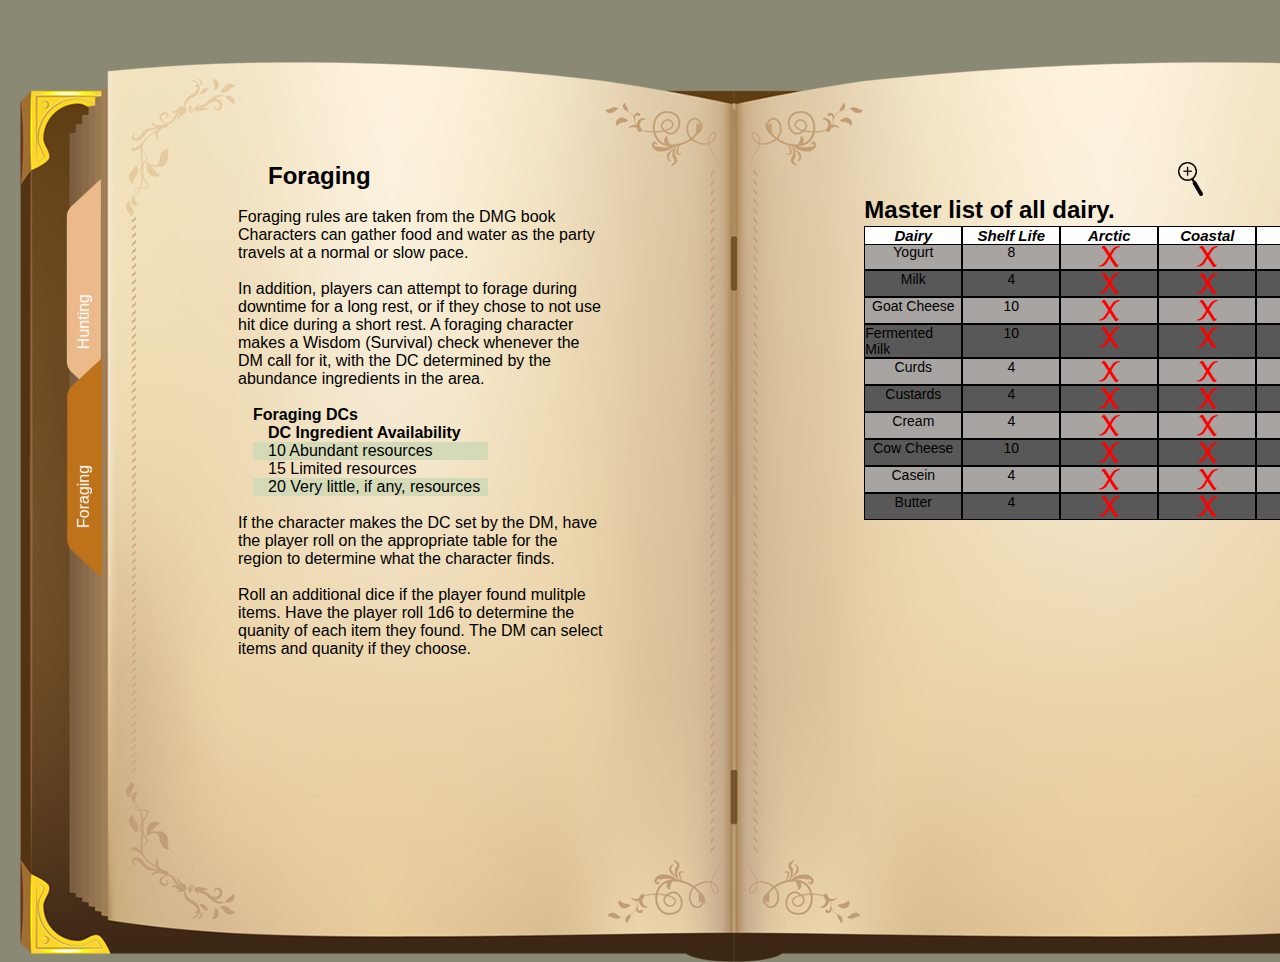
==== commit 6df17027: "everything is currently working correctly" ====
--- a/html/dmPage.html
+++ b/html/dmPage.html
@@ -31,9 +31,11 @@
         <div class="tabs">
             <div class="righttabs">
                 <nav>
+                    <a href="#dairytab">Dairy</a>
+                    <a href="#fruittab">Fruit</a>
+                    <a href="#meattab">Meat</a>
+                    <a href="#spicetab">Spices</a>
                     <a href="#vegtab">Vegetable</a>
-                    <a href="#fruittab">Fruit</a>
-                    <a href="#hunttab">Hunting</a>
                     <a href="#randomtab">Random</a>
                 </nav>
             </div>
@@ -149,11 +151,11 @@
                         </div>
                     </div>
 
-                    <!-- Hunting-->
-                    <div class="content" id="hunttab">
-                        <h2>Master list of all hunting.</h2>
-                        <div class="foodheader">
-                            <p id="212" class="title">Hunting</p>
+                    <!-- Meat-->
+                    <div class="content" id="meattab">
+                        <h2>Master list of all meat.</h2>
+                        <div class="foodheader">
+                            <p id="212" class="title">Meat</p>
                             <p id="211">Shelf Life</p>
                             <p id="200">Arctic</p>
                             <p id="201">Coastal</p>
@@ -166,7 +168,48 @@
                             <p id="208">Underdark</p>
                             <p id="209">Urban</p>
                         </div>
-                        <div id="foodDisplayHunting">
+                        <div id="foodDisplayMeat">
+                        </div>
+                    </div>
+
+                    <!-- Dairy-->
+                    <div class="content" id="dairytab">
+                        <h2>Master list of all dairy.</h2>
+                        <div class="foodheader">
+                            <p id="412" class="title">Dairy</p>
+                            <p id="411">Shelf Life</p>
+                            <p id="400">Arctic</p>
+                            <p id="401">Coastal</p>
+                            <p id="402">Desert</p>
+                            <p id="403">Forest</p>
+                            <p id="404">Grassland</p>
+                            <p id="405">Hill</p>
+                            <p id="406">Mountain</p>
+                            <p id="407">Swamp</p>
+                            <p id="408">Underdark</p>
+                            <p id="409">Urban</p>
+                        </div>
+                        <div id="foodDisplayDairy">
+                        </div>
+                    </div>
+                    <!-- Spice-->
+                    <div class="content" id="spicetab">
+                        <h2>Master list of all spices.</h2>
+                        <div class="foodheader">
+                            <p id="512" class="title">Spices</p>
+                            <p id="511">Shelf Life</p>
+                            <p id="500">Arctic</p>
+                            <p id="501">Coastal</p>
+                            <p id="502">Desert</p>
+                            <p id="503">Forest</p>
+                            <p id="504">Grassland</p>
+                            <p id="505">Hill</p>
+                            <p id="506">Mountain</p>
+                            <p id="507">Swamp</p>
+                            <p id="508">Underdark</p>
+                            <p id="509">Urban</p>
+                        </div>
+                        <div id="foodDisplaySpices">
                         </div>
                     </div>
 
@@ -175,6 +218,7 @@
                         <h2>Generate a random table.</h2>
                         <form id="ranForm">
                             <select name="biome" id="selectBiome">
+                                <option value="all">Biome</option>
                         <option value="all">All</option>
                         <option value="0">Arctic</option>
                         <option value="1">Coastal</option>
@@ -189,16 +233,29 @@
                     </select>
 
                             <select name="type" id="selectType">
-                        <option value="all">All</option>
-                        <option value="Fruit">Fruit</option>
-                        <option value="Hunting">Hunting</option>
-                        <option value="Vegetable">Vegetables</option>
-
+                                <option value="all">Type</option>
+                                <option value="all">All</option>
+                                <option value="Dairy">Dairy</option>
+                                <option value="Fruit">Fruit</option>
+                                <option value="Meat">Meats</option>
+                                <option value="Misc">Misc</option>
+                                <option value="Spice">Spices</option>
+                                <option value="Vegetable">Vegetables</option>
+
+                    </select>
+                            <select name="skill" id="selectSkill">
+                                <option value="all">Aquired By</option>
+                                <option value="all">Any</option>
+                                <option value="Foraging">Foraging</option>
+                                <option value="Hunting">Hunting</option>
+                                <option value="Purchasing">Purchasing</option>
+                        
                     </select>
                             <select name="dice" id="selectDice">
+                                <option value="8">Dice Table Size</option>     
                         <option value="4">D4</option>
                         <option value="6">D6</option>
-                        <option value="8" selected>D8</option>
+                        <option value="8">D8</option>
                         <option value="10">D10</option>
                         <option value="12">D12</option>
                         <option value="20">D20</option>
@@ -206,14 +263,15 @@
 
                     </select>
 
-                            <input type="checkbox" id="selectSort">Sortable
-                            <input type="button" id="submit" value="Generate Table">
-
+
+                            <input type="button" id="submit" value="Generate Table"><br>
+                            <input type="checkbox" id="selectSort"> Sortable
                         </form>
                         <div class="foodheader">
                             <p>Rolled</p>
                             <p id="312" class="title">Name</p>
                             <p id="313">Type</p>
+                            <p id="314">Aquired By</p>
                             <p id="310">Shelf Life</p>
                             <p id="300">Arctic</p>
                             <p id="301">Coastal</p>
--- a/styles.css
+++ b/styles.css
@@ -75,7 +75,12 @@
                 
                 .righttabs {
                     z-index: 10;
-                    transform: rotate(90deg) translate(385px, -255px);
+                    transform: rotate(90deg) translate(400px, -315px);
+                }
+                
+                .playerrighttabs {
+                    z-index: 10;
+                    transform: rotate(90deg) translate(400px, -240px);
                 }
                 
                 .lefttabs {
@@ -115,7 +120,7 @@
                 
                 nav>a {
                     position: relative;
-                    width: 10em;
+                    width: 8em;
                     display: inline-block;
                     padding: 0.7em 2em 0.5em;
                     color: #fff;
@@ -176,7 +181,7 @@
                 
                 nav1>a {
                     position: relative;
-                    width: 10em;
+                    width: 11.5em;
                     display: inline-block;
                     padding: 0.7em 2em 0.5em;
                     color: #fff;
@@ -328,17 +333,23 @@
                 /* PLAYER INVENTORY */
                 
                 .inventory {
-                    width: 100%;
+                    width: 95%;
                 }
                 
                 .inventory table {
                     display: flex;
                     flex-direction: row;
                     justify-content: left;
-                    width: 100%;
-                }
-                
-                .inventory p {
+                    width: 95%;
+                }
+                
+                .redx {
+                    border: 0px;
+                    display: flex;
+                    justify-content: left;
+                }
+                
+                .inventoryp {
                     border: 1px solid black;
                     min-width: 98px;
                     font-size: 14px;
@@ -346,4 +357,34 @@
                     justify-content: center;
                     margin-top: 0px;
                     margin-bottom: 0px;
+                }
+                
+                .longrest {
+                    position: absolute;
+                    bottom: 100px;
+                }
+                
+                .longRest {
+                    display: inline-block;
+                    padding: 15px 25px;
+                    font-size: 24px;
+                    cursor: pointer;
+                    text-align: center;
+                    text-decoration: none;
+                    outline: none;
+                    color: #fff;
+                    background-color: #4CAF50;
+                    border: none;
+                    border-radius: 15px;
+                    box-shadow: 0 9px #999;
+                }
+                
+                .longRest:hover {
+                    background-color: #3e8e41
+                }
+                
+                .longRest:active {
+                    background-color: #3e8e41;
+                    box-shadow: 0 5px #666;
+                    transform: translateY(4px);
                 }